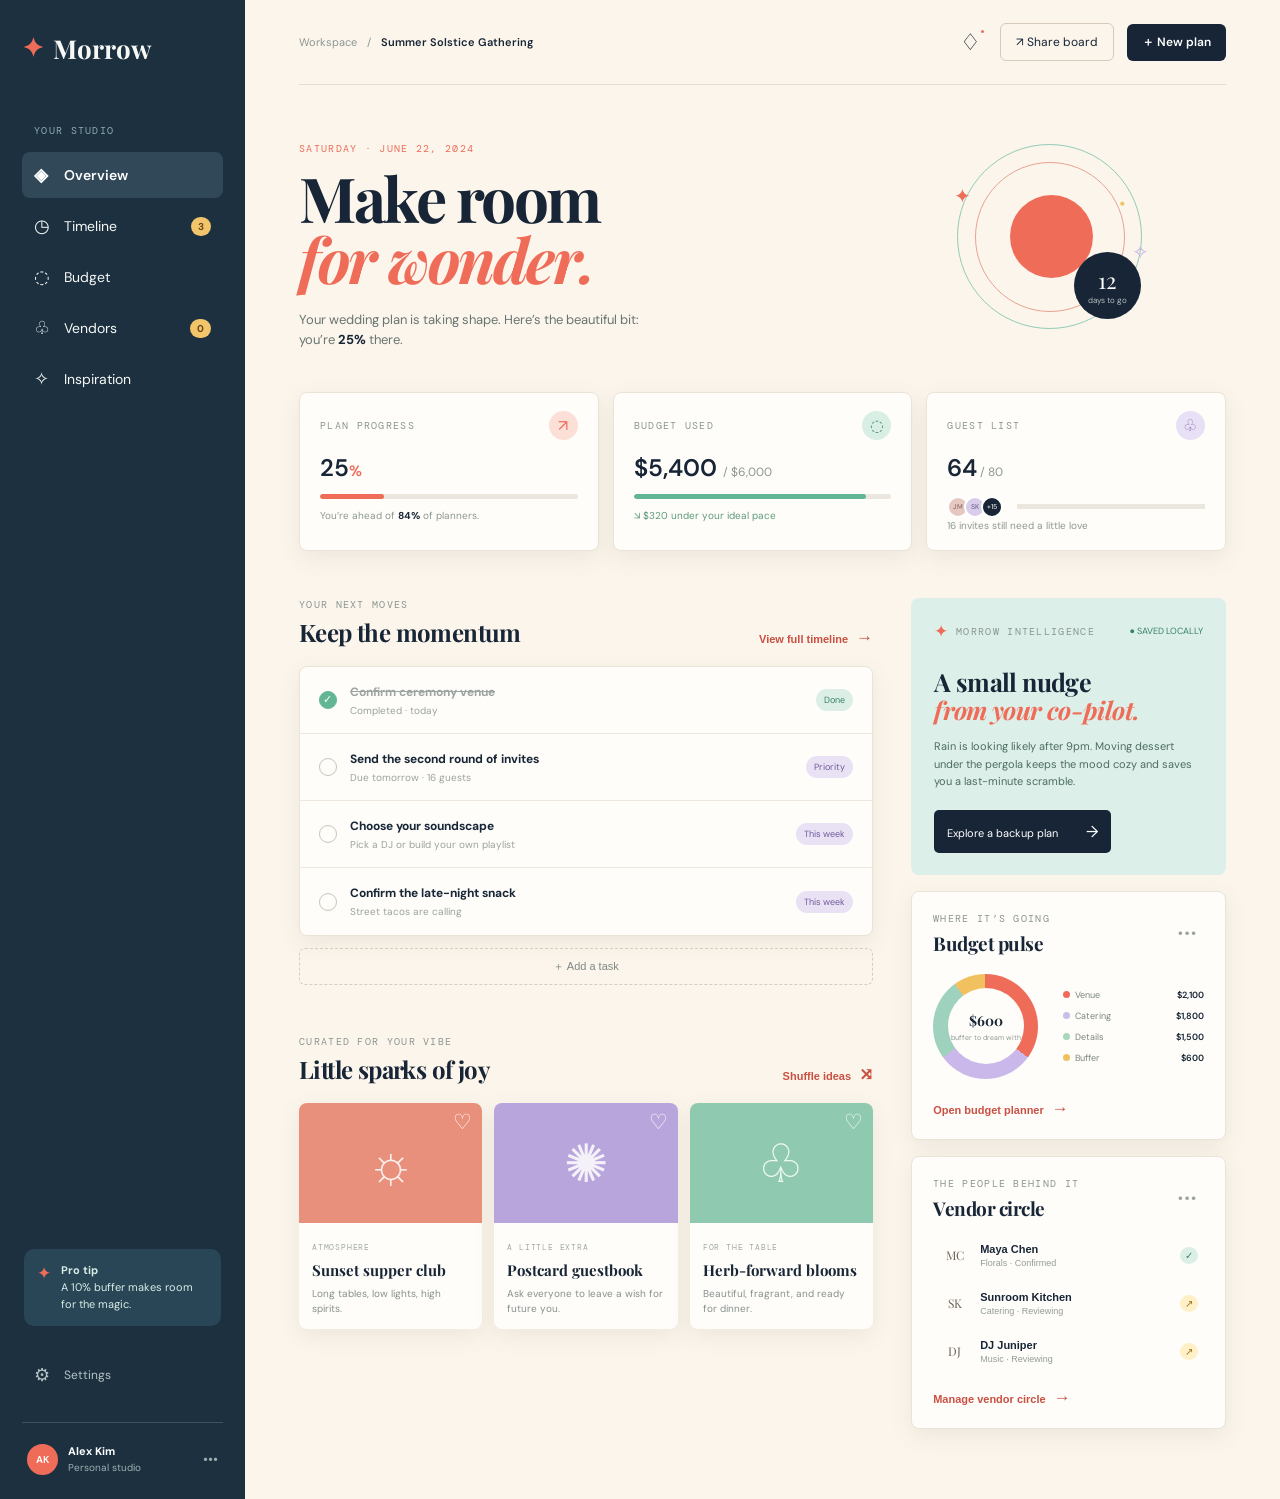
==== index.html @ b1394229 "Build Morrow celebration planning app Add the responsive Midnight Garden planner with event-specific" ====
<!doctype html>
<html lang="en">
  <head>
    <meta charset="UTF-8" />
    <meta name="viewport" content="width=device-width, initial-scale=1.0" />
    <meta name="description" content="Morrow is an intelligent celebration planning command center." />
    <title>Morrow — Celebration planning, beautifully sorted</title>
    <link rel="preconnect" href="https://fonts.googleapis.com" />
    <link rel="preconnect" href="https://fonts.gstatic.com" crossorigin />
    <link href="https://fonts.googleapis.com/css2?family=DM+Mono:wght@400;500&family=DM+Sans:wght@400;500;600;700&family=Playfair+Display:wght@600;700&display=swap" rel="stylesheet" />
    <link rel="stylesheet" href="styles.css" />
  </head>
  <body>
    <div class="app-shell">
      <aside class="sidebar">
        <a class="brand" href="#" aria-label="Morrow home">
          <span class="brand-mark">✦</span>
          <span>Morrow</span>
        </a>
        <p class="eyebrow sidebar-label">Your studio</p>
        <nav class="main-nav" aria-label="Primary navigation">
          <a class="nav-item active" href="#overview"><span>◈</span> Overview</a>
          <a class="nav-item" href="#timeline"><span>◷</span> Timeline <b>4</b></a>
          <a class="nav-item" href="#budget"><span>◌</span> Budget</a>
          <a class="nav-item" href="#vendors"><span>♧</span> Vendors <b>3</b></a>
          <a class="nav-item" href="#ideas"><span>✧</span> Inspiration</a>
        </nav>
        <div class="sidebar-bottom">
          <div class="pro-tip">
            <span class="spark">✦</span>
            <p><strong>Pro tip</strong><br />A 10% buffer makes room for the magic.</p>
          </div>
          <a class="nav-item muted" href="#"><span>⚙</span> Settings</a>
          <div class="profile">
            <div class="avatar">AK</div>
            <div><strong>Alex Kim</strong><small>Personal studio</small></div>
            <span class="more">•••</span>
          </div>
        </div>
      </aside>

      <main class="main-content">
        <header class="topbar">
          <div class="mobile-brand"><span class="brand-mark">✦</span> Morrow</div>
          <div class="breadcrumb"><span>Workspace</span><i>/</i><strong>Summer Solstice Gathering</strong></div>
          <div class="top-actions">
            <button type="button" class="icon-btn notification" aria-label="Notifications">♢<span aria-hidden="true"></span></button>
            <button type="button" class="outline-btn" id="shareBtn">↗ <span>Share board</span></button>
            <button type="button" class="primary-btn" id="newPlanBtn">＋ New plan</button>
          </div>
        </header>

        <section class="hero" id="overview">
          <div>
            <p class="eyebrow coral">SATURDAY · JUNE 22, 2024</p>
            <h1>Make room<br /><em>for wonder.</em></h1>
            <p class="hero-copy">Your celebration is taking shape. Here’s the beautiful bit: you’re <strong>72%</strong> there.</p>
          </div>
          <div class="hero-art" aria-hidden="true">
            <div class="sun"></div>
            <div class="orbit orbit-one"></div><div class="orbit orbit-two"></div>
            <span class="art-star star-one">✦</span><span class="art-star star-two">✧</span><span class="art-star star-three">·</span>
            <div class="art-note"><span>12</span><small>days to go</small></div>
          </div>
        </section>

        <section class="metrics-grid" aria-label="Plan summary">
          <article class="metric-card progress-card">
            <div class="metric-head"><span class="eyebrow">Plan progress</span><span class="metric-icon coral-bg">↗</span></div>
            <div class="metric-value">72<span>%</span></div>
            <div class="progress-track" role="progressbar" aria-label="Plan progress" aria-valuemin="0" aria-valuemax="100" aria-valuenow="0"><div class="progress-fill coral-fill" style="width:0%"></div></div>
            <p class="metric-note">You’re ahead of <strong>84%</strong> of planners.</p>
          </article>
          <article class="metric-card" id="budgetMetric">
            <div class="metric-head"><span class="eyebrow">Budget used</span><span class="metric-icon mint-bg">◌</span></div>
            <div class="metric-value" id="budgetUsedValue">$4,280<span class="unit"> / $6,000</span></div>
            <div class="progress-track" id="budgetUsedProgress" role="progressbar" aria-label="Budget used" aria-valuemin="0" aria-valuemax="100" aria-valuenow="71"><div class="progress-fill mint-fill" style="width:71%"></div></div>
            <p class="metric-note positive">↘ $320 under your ideal pace</p>
          </article>
          <article class="metric-card">
            <div class="metric-head"><span class="eyebrow">Guest list</span><span class="metric-icon lavender-bg">♧</span></div>
            <div class="metric-value">64<span class="unit"> / 80</span></div>
            <div class="guest-stack"><span>JM</span><span>SK</span><span>+15</span><div class="guest-line"></div></div>
            <p class="metric-note">16 invites still need a little love</p>
          </article>
        </section>

        <section class="content-grid">
          <div class="primary-column">
            <div class="section-heading" id="timeline">
              <div><p class="eyebrow">Your next moves</p><h2>Keep the momentum</h2></div>
              <button type="button" class="text-btn" id="viewTimelineBtn">View full timeline <span aria-hidden="true">→</span></button>
            </div>
            <div class="task-list" id="taskList">
              <label class="task done"><input type="checkbox" checked /><span class="check"></span><span class="task-copy"><strong>Lock in the garden venue</strong><small>Completed · May 24</small></span><span class="task-tag mint-tag">Done</span></label>
              <label class="task"><input type="checkbox" /><span class="check"></span><span class="task-copy"><strong>Send the second round of invites</strong><small>Due tomorrow · 16 guests</small></span><span class="task-tag coral-tag">Priority</span></label>
              <label class="task"><input type="checkbox" /><span class="check"></span><span class="task-copy"><strong>Choose your soundscape</strong><small>Pick a DJ or build your own playlist</small></span><span class="task-tag lilac-tag">This week</span></label>
              <label class="task"><input type="checkbox" /><span class="check"></span><span class="task-copy"><strong>Confirm the late-night snack</strong><small>Street tacos are calling</small></span><span class="task-tag yellow-tag">This week</span></label>
            </div>
            <button type="button" class="add-task" id="addTaskBtn">＋ Add a task</button>

            <div class="section-heading ideas-heading" id="ideas">
              <div><p class="eyebrow">Curated for your vibe</p><h2>Little sparks of joy</h2></div>
              <button type="button" class="text-btn" id="shuffleBtn">Shuffle ideas <span aria-hidden="true">⤨</span></button>
            </div>
            <div class="ideas-grid" id="ideasGrid">
              <article class="idea-card idea-terracotta"><div class="idea-image"><span class="idea-emoji" aria-hidden="true">☼</span><button type="button" class="save" aria-label="Save idea" aria-pressed="false">♡</button></div><div class="idea-body"><span class="idea-label">Atmosphere</span><h3>Sunset supper club</h3><p>Long tables, low lights, high spirits.</p></div></article>
              <article class="idea-card idea-lilac"><div class="idea-image"><span class="idea-emoji" aria-hidden="true">✺</span><button type="button" class="save" aria-label="Save idea" aria-pressed="false">♡</button></div><div class="idea-body"><span class="idea-label">A little extra</span><h3>Postcard guestbook</h3><p>Ask everyone to leave a wish for future you.</p></div></article>
              <article class="idea-card idea-mint"><div class="idea-image"><span class="idea-emoji" aria-hidden="true">♧</span><button type="button" class="save" aria-label="Save idea" aria-pressed="false">♡</button></div><div class="idea-body"><span class="idea-label">For the table</span><h3>Herb-forward blooms</h3><p>Beautiful, fragrant, and ready for dinner.</p></div></article>
            </div>
          </div>

          <aside class="right-column">
            <section class="ai-card">
              <div class="ai-card-top"><span class="ai-spark">✦</span><span class="eyebrow">Morrow intelligence</span><span class="live-dot" id="saveStatus">● saved locally</span></div>
              <h2>A small nudge<br /><em>from your co-pilot.</em></h2>
              <p>Rain is looking likely after 9pm. Moving dessert under the pergola keeps the mood cozy and saves you a last-minute scramble.</p>
              <button type="button" class="dark-btn" id="weatherBtn">Explore a backup plan <span aria-hidden="true">→</span></button>
            </section>
            <section class="budget-card" id="budget">
              <div class="section-heading compact"><div><p class="eyebrow">Where it’s going</p><h2>Budget pulse</h2></div><button type="button" class="dots-btn" aria-label="Budget actions">•••</button></div>
              <div class="donut-wrap"><div class="donut"><div><strong>$1,720</strong><small>buffer to dream with</small></div></div><div class="budget-legend" id="budgetLegend"></div></div>
              <button type="button" class="link-btn">Open budget planner <span aria-hidden="true">→</span></button>
            </section>
            <section class="vendor-card" id="vendors" aria-labelledby="vendorsTitle">
              <div class="section-heading compact"><div><p class="eyebrow">The people behind it</p><h2 id="vendorsTitle">Vendor circle</h2></div><button type="button" class="dots-btn" aria-label="Vendor actions">•••</button></div>
              <div id="vendorRows"></div>
              <button type="button" class="link-btn" id="addVendorBtn">Manage vendor circle <span aria-hidden="true">→</span></button>
            </section>
          </aside>
        </section>
      </main>
    </div>
    <div class="toast" id="toast" role="status"></div>
    <div class="modal-backdrop" id="modalBackdrop" hidden>
      <div class="modal" role="dialog" aria-modal="true" aria-labelledby="modalTitle">
        <button type="button" class="modal-close" id="modalClose" aria-label="Close dialog">×</button>
        <p class="eyebrow coral">START SOMETHING LOVELY</p><h2 id="modalTitle">What are we celebrating?</h2>
        <p class="modal-copy">Morrow will build you a thoughtful first draft in seconds.</p>
        <div class="event-options" role="group" aria-label="Event type"><button type="button" class="event-option selected" aria-pressed="true" data-event="Wedding"><span aria-hidden="true">♢</span> Wedding</button><button type="button" class="event-option" aria-pressed="false" data-event="Birthday"><span aria-hidden="true">✺</span> Birthday</button><button type="button" class="event-option" aria-pressed="false" data-event="Community"><span aria-hidden="true">♧</span> Community</button></div>
        <label class="field-label" for="eventName">A name for your event<input id="eventName" value="Summer Solstice Gathering" maxlength="80" autocomplete="off" /></label>
        <label class="field-label" for="eventBudget">Your comfortable budget<input id="eventBudget" type="number" value="6000" min="1" step="100" inputmode="decimal" /></label>
        <button type="button" class="primary-btn full-btn" id="generateBtn">Generate my plan ✦</button>
      </div>
    </div>
    <script src="app.js"></script>
  </body>
</html>
---- styles.css ----
*{box-sizing:border-box}html{scroll-behavior:smooth}body{margin:0;background:var(--paper);color:var(--ink);font-family:"DM Sans",sans-serif;font-size:14px}.app-shell{display:flex;min-height:100vh}.sidebar{background:var(--nav);width:245px;padding:31px 22px 24px;display:flex;flex-direction:column;flex-shrink:0}.brand{align-items:center;color:var(--ink);display:flex;font-family:"Playfair Display",serif;font-size:26px;font-weight:700;gap:9px;text-decoration:none}.brand-mark{color:var(--coral);font-family:Georgia;font-size:26px}.eyebrow{color:#8b9694;font-family:"DM Mono",monospace;font-size:10px;letter-spacing:.13em;margin:0;text-transform:uppercase}.sidebar-label{margin:58px 12px 15px}.main-nav{display:grid;gap:5px}.nav-item{align-items:center;border-radius:8px;color:#667171;display:flex;gap:13px;padding:11px 12px;text-decoration:none}.nav-item span{font-size:18px;width:17px}.nav-item.active{background:#fff;color:var(--ink);font-weight:600;box-shadow:0 2px 9px #cdd7cf66}.nav-item b{background:#f6d5ca;border-radius:20px;color:var(--coral-dark);font-size:10px;margin-left:auto;padding:3px 7px}.sidebar-bottom{margin-top:auto}.pro-tip{background:#dfece0;border-radius:10px;color:#52645d;display:flex;gap:10px;margin:0 2px 26px;padding:13px}.pro-tip p{font-size:11px;line-height:1.55;margin:0}.spark{color:var(--coral);font-size:17px}.nav-item.muted{font-size:12px;margin-bottom:24px}.profile{align-items:center;border-top:1px solid #d5ded6;display:flex;gap:10px;padding:21px 5px 0}.avatar{align-items:center;background:var(--coral);border-radius:50%;color:#fff;display:flex;font-size:10px;font-weight:600;height:31px;justify-content:center;width:31px}.profile strong,.profile small{display:block}.profile strong{font-size:11px}.profile small{color:#86918e;font-size:10px;margin-top:3px}.more{color:#8d9895;margin-left:auto}.main-content{margin:0 auto;max-width:1380px;padding:0 54px 70px;width:100%}.topbar{align-items:center;border-bottom:1px solid var(--line);display:flex;height:85px;justify-content:space-between}.breadcrumb{color:#a1aaa6;font-size:11px}.breadcrumb i{font-style:normal;margin:0 10px}.breadcrumb strong{color:var(--ink);font-weight:600}.top-actions{align-items:center;display:flex;gap:13px}.icon-btn,.outline-btn,.primary-btn,.dark-btn{border:0;cursor:pointer;font:inherit}.icon-btn{background:transparent;color:#52605f;font-size:23px;position:relative}.notification span{background:var(--coral);border:2px solid var(--paper);border-radius:50%;height:7px;position:absolute;right:1px;top:2px;width:7px}.outline-btn,.primary-btn{border-radius:6px;padding:10px 15px}.outline-btn{background:transparent;border:1px solid #d9dfd9;color:#52605f;font-size:12px}.primary-btn{background:var(--ink);color:#fff;font-size:12px;font-weight:600}.hero{align-items:center;display:flex;justify-content:space-between;padding:57px 7% 41px 0}.coral{color:var(--coral)}h1,h2,h3,p{margin-top:0}h1{font-family:"Playfair Display",serif;font-size:62px;letter-spacing:-.04em;line-height:.98;margin:13px 0 20px}h1 em,h2 em{color:var(--coral);font-style:italic}h2{font-family:"Playfair Display",serif;font-size:24px;letter-spacing:-.025em;margin:5px 0 0}.hero-copy{color:#74807d;font-size:13px;line-height:1.6;margin:0;max-width:350px}.hero-copy strong{color:var(--ink)}.hero-art{height:170px;position:relative;width:230px}.sun{background:var(--coral);border-radius:50%;height:83px;left:79px;position:absolute;top:33px;width:83px}.orbit{border:1px solid #e8ad9f;border-radius:50%;height:150px;left:44px;position:absolute;top:0;width:150px}.orbit-two{border-color:#b9d7c6;height:185px;left:26px;top:-18px;width:185px}.art-star{color:var(--coral);font-size:20px;position:absolute}.star-one{left:23px;top:21px}.star-two{color:#9e87ca;right:12px;top:77px}.star-three{color:#ddaa38;font-size:35px;left:188px;top:18px}.art-note{align-items:center;background:var(--ink);border-radius:50%;color:#fff;display:flex;flex-direction:column;height:67px;justify-content:center;position:absolute;right:20px;top:90px;width:67px}.art-note span{font-family:"Playfair Display";font-size:22px}.art-note small{font-size:8px;opacity:.7}.metrics-grid{display:grid;gap:14px;grid-template-columns:repeat(3,1fr)}.metric-card{background:#fff;border:1px solid #edf0ec;border-radius:8px;min-height:151px;padding:18px 20px;box-shadow:0 4px 16px #bccac01a}.metric-head{align-items:center;display:flex;justify-content:space-between}.metric-icon{align-items:center;border-radius:50%;display:flex;font-size:16px;height:29px;justify-content:center;width:29px}.coral-bg{background:#fce1da;color:var(--coral)}.mint-bg{background:#dcefe4;color:#51916e}.lavender-bg{background:#ebe5f5;color:#8b74b4}.metric-value{font-size:24px;font-weight:600;margin:12px 0 11px}.metric-value span{color:var(--coral);font-size:15px}.metric-value .unit{color:#8b9694;font-size:12px;font-weight:400}.progress-track{background:#edf1ed;border-radius:3px;height:5px;overflow:hidden}.progress-fill{border-radius:3px;height:100%}.coral-fill{background:var(--coral)}.mint-fill{background:#83caa4}.metric-note{color:#8c9793;font-size:10px;margin:10px 0 0}.metric-note strong{color:var(--ink)}.metric-note.positive{color:#5d9b78}.guest-stack{align-items:center;display:flex;height:5px;margin-top:21px;position:relative}.guest-stack span{align-items:center;background:#e6c8c0;border:2px solid #fff;border-radius:50%;color:#855e58;display:flex;font-size:7px;height:22px;justify-content:center;margin-right:-5px;width:22px;z-index:2}.guest-stack span:nth-child(2){background:#d8cdeb;color:#695a86}.guest-stack span:nth-child(3){background:var(--ink);color:#fff;font-size:7px}.guest-line{background:#edf1ed;height:5px;position:absolute;right:0;width:73%;z-index:0}.content-grid{display:grid;gap:38px;grid-template-columns:minmax(0,1.55fr) minmax(290px,.85fr);padding-top:47px}.section-heading{align-items:end;display:flex;justify-content:space-between;margin-bottom:18px}.text-btn,.link-btn{background:none;border:0;color:var(--coral-dark);cursor:pointer;font-size:11px;font-weight:600;padding:0}.text-btn span,.link-btn span{font-size:17px;margin-left:5px}.task-list{background:#fff;border:1px solid #edf0ec;border-radius:8px;box-shadow:0 4px 16px #bccac01a}.task{align-items:center;border-bottom:1px solid #edf0ec;cursor:pointer;display:flex;gap:13px;min-height:67px;padding:13px 19px}.task:last-child{border:0}.check{border:1px solid #c9d2cd;border-radius:50%;height:18px;position:relative;width:18px}.task input:checked+.check{background:#8fcba7;border-color:#8fcba7}.task input:checked+.check:after{color:#fff;content:"✓";font-size:11px;left:3px;position:absolute;top:0}.task-copy{display:flex;flex-direction:column;flex:1;gap:4px}.task-copy strong{font-size:12px}.task-copy small{color:#9aa39f;font-size:10px}.task.done .task-copy strong{color:#9ca5a1;text-decoration:line-through}.task-tag{border-radius:20px;font-size:9px;padding:5px 8px}.mint-tag{background:#e2f2e7;color:#55936f}.coral-tag{background:#fde8e2;color:#c96758}.lilac-tag{background:#eee9f7;color:#806aa7}.yellow-tag{background:#fcf1d2;color:#aa8a38}.add-task{background:none;border:1px dashed #cfd8d1;border-radius:6px;color:#84918c;cursor:pointer;font-size:11px;margin-top:12px;padding:10px;width:100%}.ideas-heading{margin-top:50px}.ideas-grid{display:grid;gap:12px;grid-template-columns:repeat(3,1fr)}.idea-card{background:#fff;border-radius:8px;overflow:hidden}.idea-image{align-items:center;display:flex;height:120px;justify-content:center;position:relative}.idea-terracotta .idea-image{background:#e8a08e}.idea-lilac .idea-image{background:#c9b9e4}.idea-mint .idea-image{background:#b4daca}.idea-emoji{color:#fff;font-size:53px;opacity:.85}.save{color:#fff;font-size:21px;position:absolute;right:10px;top:8px}.idea-body{padding:13px}.idea-label{color:#a2aaa5;font-family:"DM Mono";font-size:8px;letter-spacing:.1em;text-transform:uppercase}.idea-body h3{font-family:"Playfair Display";font-size:15px;margin:6px 0}.idea-body p{color:#86918e;font-size:10px;line-height:1.5;margin:0}.right-column{display:grid;gap:16px}.ai-card{background:#dbeee2;border-radius:8px;padding:22px 23px}.ai-card-top{align-items:center;display:flex;gap:8px}.ai-spark{color:var(--coral);font-size:17px}.live-dot{color:#78a886;font-size:9px;margin-left:auto;text-transform:uppercase}.ai-card h2{font-size:25px;line-height:1.12;margin:26px 0 14px}.ai-card p{color:#5c7168;font-size:11px;line-height:1.6;margin-bottom:19px}.dark-btn{background:var(--ink);border-radius:5px;color:#fff;font-size:11px;padding:11px 13px}.dark-btn span{font-size:16px;margin-left:25px}.budget-card,.vendor-card{background:#fff;border:1px solid #edf0ec;border-radius:8px;padding:20px 21px}.compact{align-items:center;margin-bottom:18px}.compact h2{font-size:19px}.dots-btn{background:transparent;border:0;color:#9aa39f;letter-spacing:2px}.donut-wrap{align-items:center;display:flex;gap:25px}.donut{align-items:center;background:conic-gradient(var(--coral) 0 48%,#c9bee6 48% 82%,#a8d7bb 82% 100%);border-radius:50%;display:flex;height:105px;justify-content:center;position:relative;width:105px}.donut:after{background:#fff;border-radius:50%;content:"";height:76px;position:absolute;width:76px}.donut div{position:relative;text-align:center;z-index:1}.donut strong,.donut small{display:block}.donut strong{font-family:"Playfair Display";font-size:14px}.donut small{color:#8b9694;font-size:7px;margin-top:3px}.budget-legend{display:grid;gap:9px;flex:1}.budget-legend span{color:#798580;font-size:9px}.budget-legend b{color:var(--ink);float:right;font-weight:600}.dot{border-radius:50%;display:inline-block;height:7px;margin-right:5px;width:7px}.dot-coral{background:var(--coral)}.dot-lilac{background:#c9bee6}.dot-mint{background:#a8d7bb}.link-btn{display:block;margin-top:20px}.vendor-row{align-items:center;display:flex;gap:10px;margin-bottom:15px}.vendor-avatar{align-items:center;border-radius:50%;color:#6b6259;display:flex;font-family:"Playfair Display";font-size:12px;height:31px;justify-content:center;width:31px}.photo-one{background:#e9c6a9}.photo-two{background:#c6dfd0}.photo-three{background:#d8c9ec}.vendor-row strong,.vendor-row small{display:block}.vendor-row strong{font-size:11px}.vendor-row small{color:#929d99;font-size:9px;margin-top:3px}.vendor-status{background:#dcf1e2;border-radius:50%;color:#62a477;font-size:10px;margin-left:auto;padding:3px 5px}.vendor-status.pending{background:#f8ebca;color:#c1953d}.vendor-status.alert{background:#fae3de;color:var(--coral-dark);font-weight:700}.mobile-brand{display:none}.toast{background:var(--ink);border-radius:5px;bottom:25px;color:#fff;font-size:12px;left:50%;opacity:0;padding:13px 18px;position:fixed;transform:translate(-50%,20px);transition:.25s;z-index:20}.toast.show{opacity:1;transform:translate(-50%,0)}.modal-backdrop{align-items:center;background:#17222999;display:flex;inset:0;justify-content:center;position:fixed;z-index:10}.modal{background:#fbfcf9;border-radius:12px;box-shadow:0 20px 70px #17222933;max-width:450px;padding:34px;position:relative;width:calc(100% - 35px)}.modal-close{background:none;border:0;color:#7a8581;cursor:pointer;font-size:25px;position:absolute;right:20px;top:13px}.modal h2{font-size:31px;margin:10px 0}.modal-copy{color:#7a8581;font-size:12px}.event-options{display:grid;gap:8px;grid-template-columns:repeat(3,1fr);margin:25px 0}.event-option{background:#fff;border:1px solid #dfe5df;border-radius:6px;color:#65716e;cursor:pointer;font-size:11px;padding:13px 5px}.event-option span{display:block;font-size:20px;margin-bottom:6px}.event-option.selected{background:#fce5df;border-color:#eeaa9c;color:var(--coral-dark)}.field-label{color:#7a8581;display:block;font-size:10px;margin-top:14px}.field-label input{background:#fff;border:1px solid #dfe5df;border-radius:5px;color:var(--ink);display:block;font:inherit;font-size:12px;margin-top:6px;padding:11px;width:100%}.full-btn{margin-top:23px;width:100%}[hidden]{display:none!important}
@media(max-width:1000px){.sidebar{width:205px}.main-content{padding:0 28px 60px}.hero{padding-right:0}.content-grid{gap:22px;grid-template-columns:minmax(0,1.3fr) minmax(270px,.8fr)}}@media(max-width:760px){.app-shell{display:block}.sidebar{display:none}.main-content{padding:0 17px 45px}.topbar{height:65px}.mobile-brand{align-items:center;display:flex;font-family:"Playfair Display";font-size:20px;font-weight:700;gap:5px}.breadcrumb{display:none}.outline-btn span{display:none}.top-actions{gap:8px}.hero{padding:39px 0 31px}.hero-art{transform:scale(.75);transform-origin:right center;width:180px}.hero h1{font-size:46px}.hero-copy{font-size:12px;max-width:230px}.metrics-grid{grid-template-columns:1fr}.metric-card{min-height:130px}.content-grid{display:block;padding-top:33px}.right-column{margin-top:38px}.ideas-grid{grid-template-columns:1fr 1fr}.ideas-grid .idea-card:last-child{display:none}.section-heading{align-items:flex-start}.text-btn{margin-top:6px}.task{padding-left:13px;padding-right:13px}.task-tag{font-size:8px}.modal{padding:28px 22px}}@media(max-width:430px){.hero-art{display:none}.hero h1{font-size:51px}.hero-copy{max-width:280px}.top-actions .primary-btn{padding:10px}.ideas-grid{grid-template-columns:1fr}.ideas-grid .idea-card:last-child{display:block}.idea-image{height:100px}}
body{background:var(--paper)}
.sidebar{background:var(--nav)}
.nav-item.active,.metric-card,.task-list,.idea-card,.budget-card,.vendor-card{background:var(--surface)}
.pro-tip,.ai-card{background:var(--surface-soft)}
.coral-bg{background:var(--accent-soft)}
.mint-bg{background:#dce9df}
.lavender-bg{background:#e5dfed}
.idea-terracotta .idea-image{background:#d99480}
.idea-lilac .idea-image{background:#b9abd2}
.idea-mint .idea-image{background:#9fc9b1}
.event-option.selected{background:var(--accent-soft);border-color:#d99480}
.modal{background:var(--surface)}
.donut:after{background:var(--surface)}
.task-list,.metric-card,.budget-card,.vendor-card{box-shadow:0 6px 20px #65756812}

/* Midnight Garden theme: one token source keeps the visual system predictable. */
:root{--ink:#172536;--muted:#69747d;--line:#e4ddd2;--paper:#fbf5eb;--white:#fffdf9;--coral:#ef6c59;--coral-dark:#c95042;--mint:#9ed2bf;--lilac:#c9b8e9;--yellow:#f1c15f;--nav:#1d3040;--surface:#fffdf9;--surface-soft:#dcefe8;--accent-soft:#fce0d8;--sage-dark:#78b39c}
body{background:var(--paper);color:var(--ink)}
.sidebar{background:var(--nav);color:#fff}
.sidebar-label,.sidebar .eyebrow{color:#8eabb0}
.brand,.sidebar .nav-item{color:#f5f8f5}
.nav-item.active{background:#304858;color:#fff;box-shadow:none}
.nav-item b{background:#f2c56a;color:#684718}
.nav-item.muted{color:#b4c3c4}
.pro-tip{background:#294657;color:#d9ebe5}
.profile{border-color:#3a5360}.profile small,.more{color:#9bb0b0}
.avatar{background:var(--coral)}
.main-content{background:var(--paper)}
.topbar{border-color:var(--line)}
.breadcrumb{color:#8c9794}.breadcrumb strong{color:var(--ink)}
.icon-btn{color:var(--ink)}
.outline-btn{border-color:#d6cbbb;color:var(--ink)}
.primary-btn,.dark-btn{background:var(--ink)}
.hero h1{color:var(--ink)}
.hero-copy{color:#687571}
.hero-art .sun{background:var(--coral)}
.orbit{border-color:#e9a293}.orbit-two{border-color:#93cbb7}
.star-two{color:var(--lilac)}.star-three{color:var(--yellow)}
.metric-card,.task-list,.idea-card,.budget-card,.vendor-card{background:var(--surface);border-color:#ebe3d7;box-shadow:0 7px 22px #6b625218}
.metric-icon.coral-bg{background:var(--accent-soft)}
.metric-icon.mint-bg{background:#d9eee4}
.metric-icon.lavender-bg{background:#e8e0f4}
.progress-track,.guest-line{background:#ebe7df}
.mint-fill{background:#62b693}
.task{border-color:#eee7dd}.check{border-color:#c9c4ba}
.task input:checked+.check{background:#62b693;border-color:#62b693}
.mint-tag{background:#dcefe6;color:#398365}.coral-tag{background:#fce0d8;color:#b24c3e}.lilac-tag{background:#e9e1f4;color:#705b9c}.yellow-tag{background:#fff0c8;color:#9a7627}
.add-task{border-color:#d5cdbf;color:#7e8984}
.idea-terracotta .idea-image{background:#e8907c}.idea-lilac .idea-image{background:#b8a5dc}.idea-mint .idea-image{background:#8fc9af}
.ai-card{background:#dcefe8;color:var(--ink)}.ai-card p{color:#4d6c62}.live-dot{color:#398365}
.donut{background:conic-gradient(var(--coral) 0 48%,var(--lilac) 48% 82%,var(--mint) 82% 100%)}.donut:after{background:var(--surface)}
.vendor-status{background:#dcefe6;color:#398365}.vendor-status.pending{background:#fff0c8;color:#9a7627}.vendor-status.alert{background:#fce0d8;color:#b24c3e}
.text-btn,.link-btn{color:var(--coral-dark)}
.modal{background:var(--surface)}.event-option.selected{background:var(--accent-soft);border-color:#e8907c;color:var(--coral-dark)}
.modal-backdrop{background:#172536bb}
.save{background:transparent;border:0;cursor:pointer;line-height:1;padding:0}
button:focus-visible,a:focus-visible,input:focus-visible{outline:3px solid #f1c15f;outline-offset:3px}
input:focus-visible{border-color:var(--coral-dark)}
.task input:focus-visible+.check{outline:3px solid #f1c15f;outline-offset:2px}
@media(prefers-reduced-motion:reduce){*,*::before,*::after{scroll-behavior:auto!important;transition-duration:.01ms!important;animation-duration:.01ms!important}}
.task input{display:block;height:1px;opacity:0;overflow:hidden;position:absolute;width:1px}
.check{pointer-events:none}
.vendor-row{background:transparent;border:0;color:inherit;cursor:pointer;text-align:left;width:100%}
.vendor-row:focus-visible{outline:3px solid var(--yellow);outline-offset:3px}
.dot-gold{background:var(--yellow)}
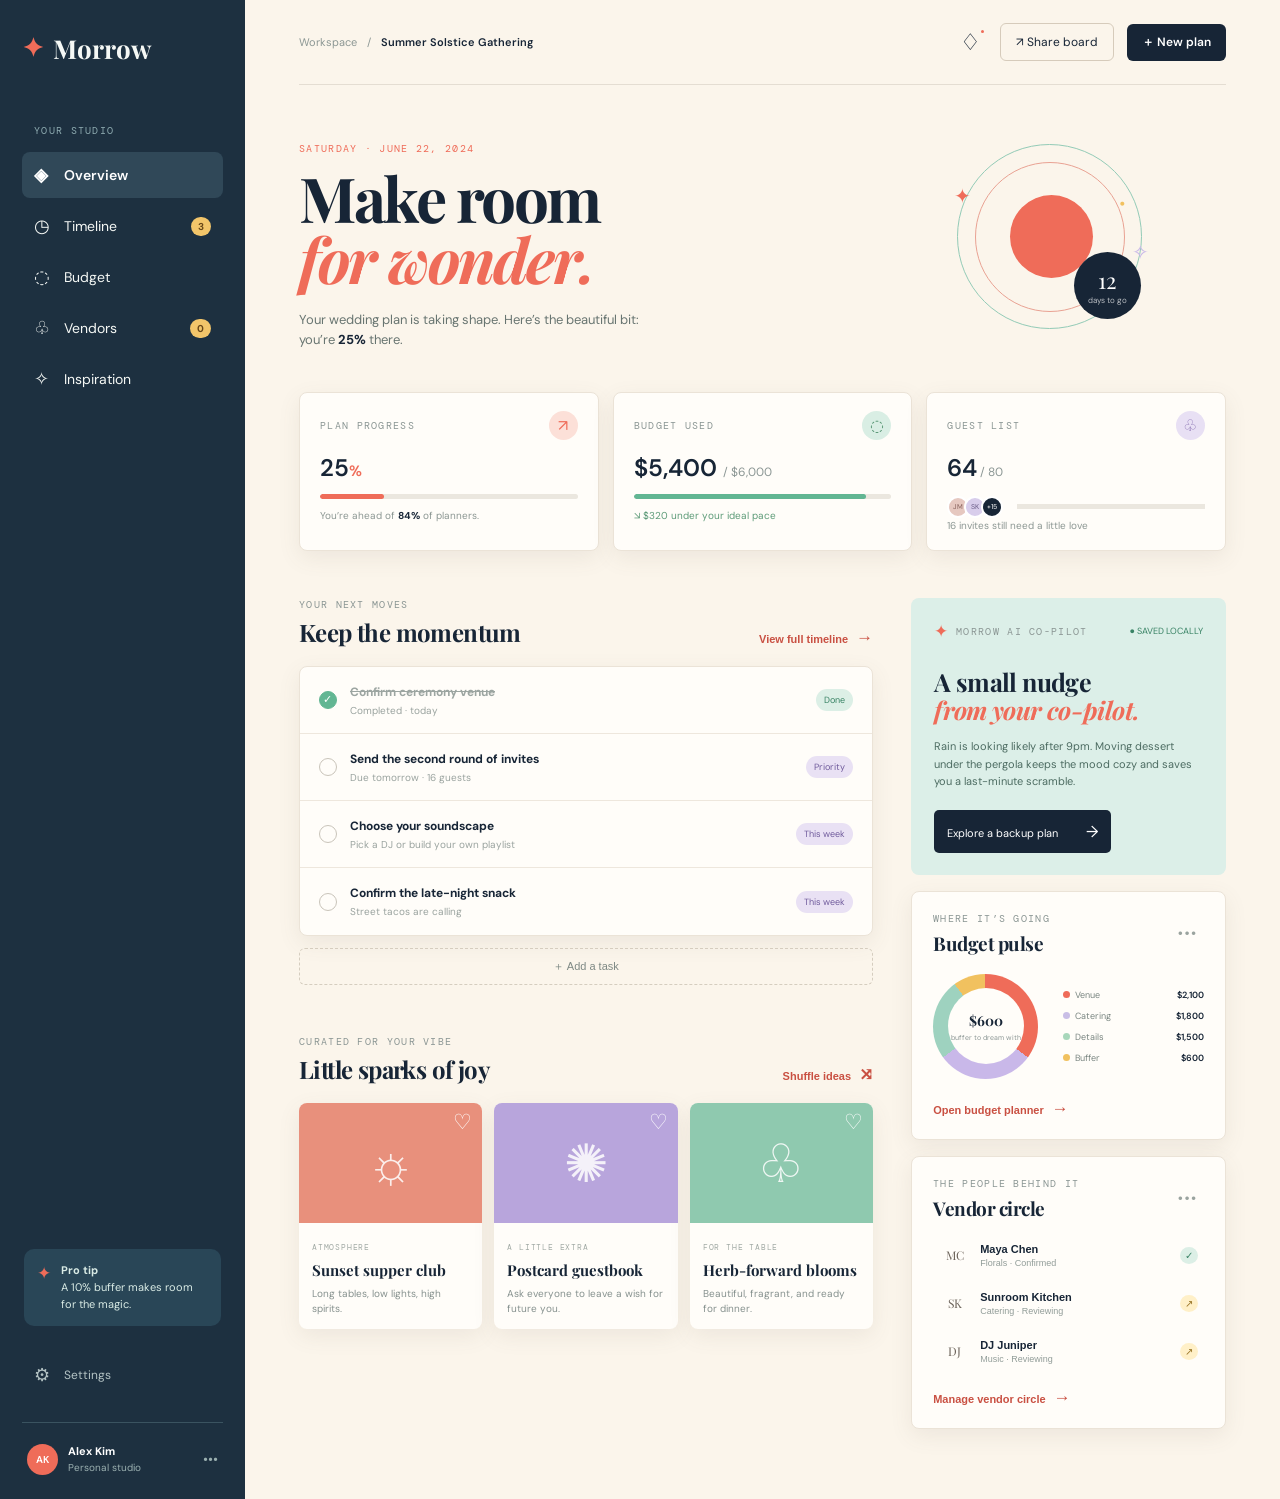
==== commit ea1234f8: "Polish final quality and accessibility pass Expose the local AI planning adapter, add live-region se" ====
--- a/index.html
+++ b/index.html
@@ -39,7 +39,7 @@
         </div>
       </aside>
 
-      <main class="main-content">
+      <main class="main-content" id="appMain">
         <header class="topbar">
           <div class="mobile-brand"><span class="brand-mark">✦</span> Morrow</div>
           <div class="breadcrumb"><span>Workspace</span><i>/</i><strong>Summer Solstice Gathering</strong></div>
@@ -112,7 +112,7 @@
 
           <aside class="right-column">
             <section class="ai-card">
-              <div class="ai-card-top"><span class="ai-spark">✦</span><span class="eyebrow">Morrow intelligence</span><span class="live-dot" id="saveStatus">● saved locally</span></div>
+              <div class="ai-card-top"><span class="ai-spark">✦</span><span class="eyebrow">Morrow AI co-pilot</span><span class="live-dot" id="saveStatus" aria-live="polite">● saved locally</span></div>
               <h2>A small nudge<br /><em>from your co-pilot.</em></h2>
               <p>Rain is looking likely after 9pm. Moving dessert under the pergola keeps the mood cozy and saves you a last-minute scramble.</p>
               <button type="button" class="dark-btn" id="weatherBtn">Explore a backup plan <span aria-hidden="true">→</span></button>
@@ -120,7 +120,7 @@
             <section class="budget-card" id="budget">
               <div class="section-heading compact"><div><p class="eyebrow">Where it’s going</p><h2>Budget pulse</h2></div><button type="button" class="dots-btn" aria-label="Budget actions">•••</button></div>
               <div class="donut-wrap"><div class="donut"><div><strong>$1,720</strong><small>buffer to dream with</small></div></div><div class="budget-legend" id="budgetLegend"></div></div>
-              <button type="button" class="link-btn">Open budget planner <span aria-hidden="true">→</span></button>
+              <button type="button" class="link-btn" id="budgetPlannerBtn">Open budget planner <span aria-hidden="true">→</span></button>
             </section>
             <section class="vendor-card" id="vendors" aria-labelledby="vendorsTitle">
               <div class="section-heading compact"><div><p class="eyebrow">The people behind it</p><h2 id="vendorsTitle">Vendor circle</h2></div><button type="button" class="dots-btn" aria-label="Vendor actions">•••</button></div>
@@ -131,15 +131,15 @@
         </section>
       </main>
     </div>
-    <div class="toast" id="toast" role="status"></div>
+    <div class="toast" id="toast" role="status" aria-live="polite" aria-atomic="true"></div>
     <div class="modal-backdrop" id="modalBackdrop" hidden>
-      <div class="modal" role="dialog" aria-modal="true" aria-labelledby="modalTitle">
+      <div class="modal" role="dialog" aria-modal="true" aria-labelledby="modalTitle" aria-describedby="modalDescription">
         <button type="button" class="modal-close" id="modalClose" aria-label="Close dialog">×</button>
         <p class="eyebrow coral">START SOMETHING LOVELY</p><h2 id="modalTitle">What are we celebrating?</h2>
-        <p class="modal-copy">Morrow will build you a thoughtful first draft in seconds.</p>
+        <p class="modal-copy" id="modalDescription">Morrow AI will build you a thoughtful first draft in seconds.</p>
         <div class="event-options" role="group" aria-label="Event type"><button type="button" class="event-option selected" aria-pressed="true" data-event="Wedding"><span aria-hidden="true">♢</span> Wedding</button><button type="button" class="event-option" aria-pressed="false" data-event="Birthday"><span aria-hidden="true">✺</span> Birthday</button><button type="button" class="event-option" aria-pressed="false" data-event="Community"><span aria-hidden="true">♧</span> Community</button></div>
         <label class="field-label" for="eventName">A name for your event<input id="eventName" value="Summer Solstice Gathering" maxlength="80" autocomplete="off" /></label>
-        <label class="field-label" for="eventBudget">Your comfortable budget<input id="eventBudget" type="number" value="6000" min="1" step="100" inputmode="decimal" /></label>
+        <label class="field-label" for="eventBudget">Your comfortable budget<input id="eventBudget" type="number" value="6000" min="100" max="10000000" step="100" inputmode="decimal" /></label>
         <button type="button" class="primary-btn full-btn" id="generateBtn">Generate my plan ✦</button>
       </div>
     </div>
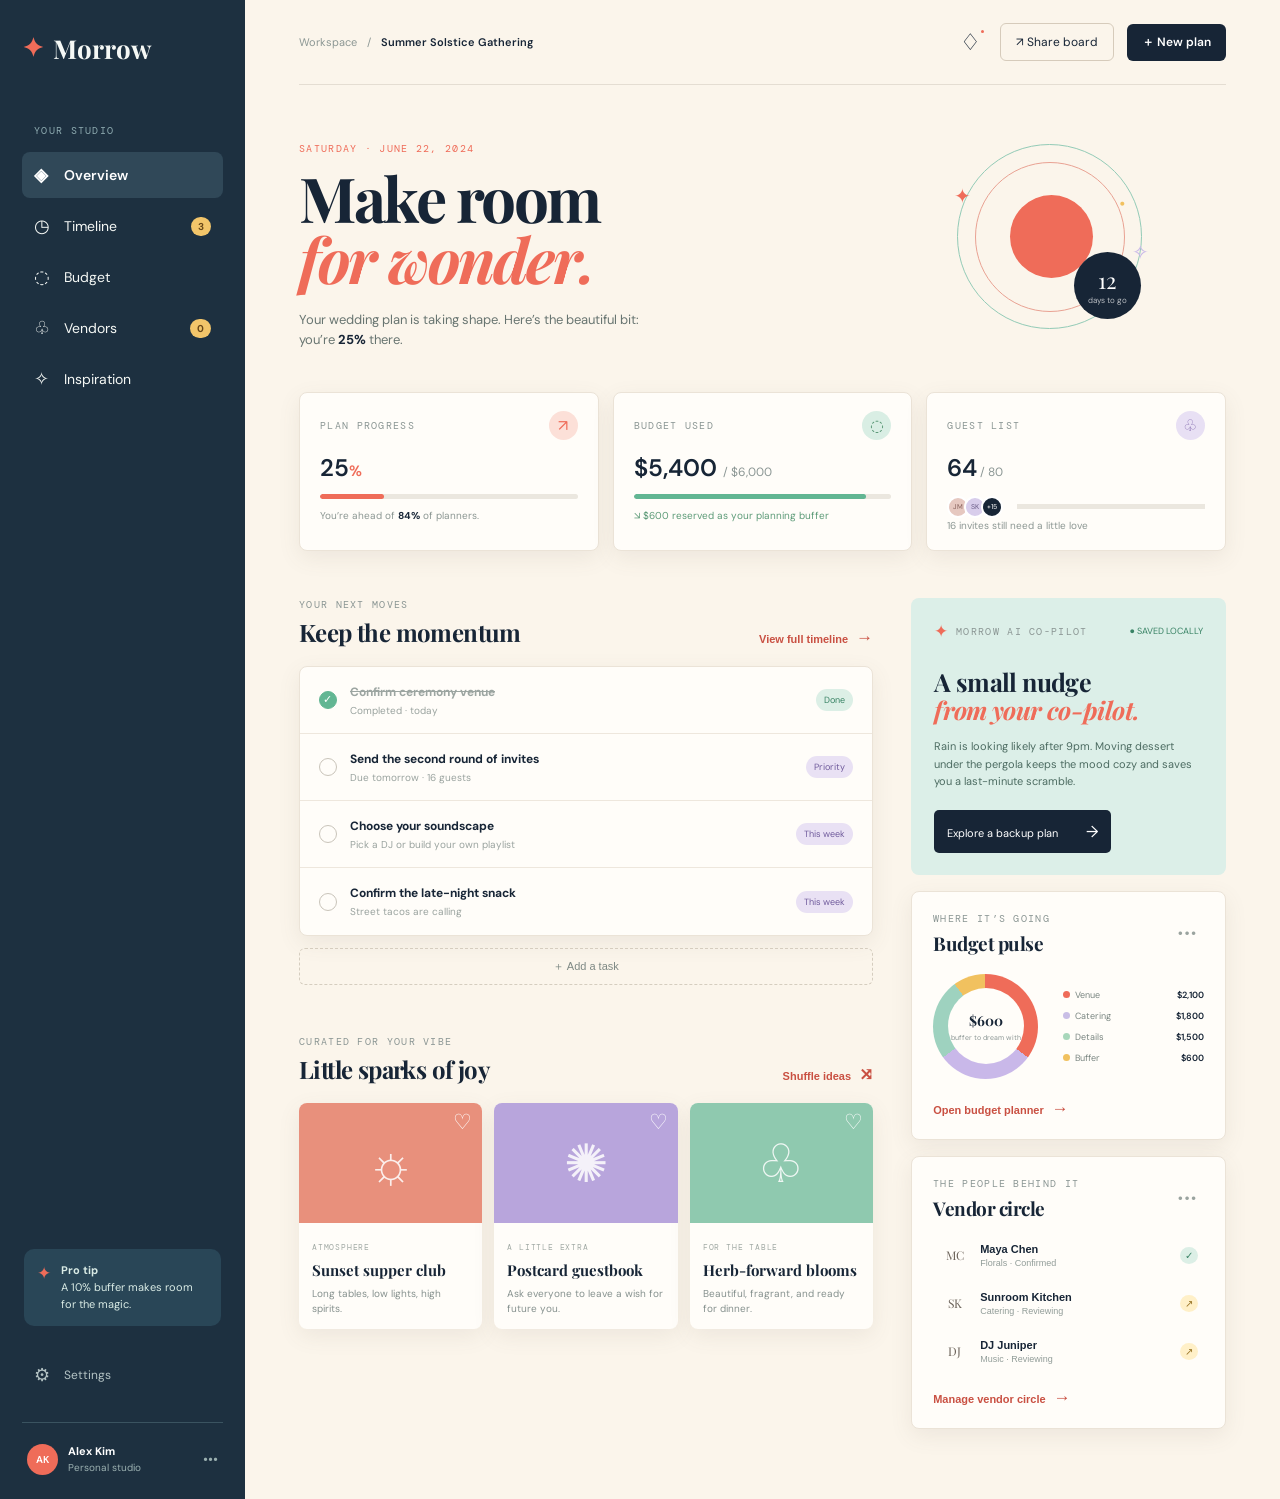
==== commit f2eb48e2: "Remove final hardcoded planning signals Make budget guidance dynamic, expose the AI nudge as a live " ====
--- a/index.html
+++ b/index.html
@@ -75,7 +75,7 @@
             <div class="metric-head"><span class="eyebrow">Budget used</span><span class="metric-icon mint-bg">◌</span></div>
             <div class="metric-value" id="budgetUsedValue">$4,280<span class="unit"> / $6,000</span></div>
             <div class="progress-track" id="budgetUsedProgress" role="progressbar" aria-label="Budget used" aria-valuemin="0" aria-valuemax="100" aria-valuenow="71"><div class="progress-fill mint-fill" style="width:71%"></div></div>
-            <p class="metric-note positive">↘ $320 under your ideal pace</p>
+            <p class="metric-note positive" id="budgetNote">↘ $600 reserved as your planning buffer</p>
           </article>
           <article class="metric-card">
             <div class="metric-head"><span class="eyebrow">Guest list</span><span class="metric-icon lavender-bg">♧</span></div>
@@ -114,12 +114,12 @@
             <section class="ai-card">
               <div class="ai-card-top"><span class="ai-spark">✦</span><span class="eyebrow">Morrow AI co-pilot</span><span class="live-dot" id="saveStatus" aria-live="polite">● saved locally</span></div>
               <h2>A small nudge<br /><em>from your co-pilot.</em></h2>
-              <p>Rain is looking likely after 9pm. Moving dessert under the pergola keeps the mood cozy and saves you a last-minute scramble.</p>
+              <p id="aiNudge" aria-live="polite">Rain is looking likely after 9pm. Moving dessert under the pergola keeps the mood cozy and saves you a last-minute scramble.</p>
               <button type="button" class="dark-btn" id="weatherBtn">Explore a backup plan <span aria-hidden="true">→</span></button>
             </section>
             <section class="budget-card" id="budget">
               <div class="section-heading compact"><div><p class="eyebrow">Where it’s going</p><h2>Budget pulse</h2></div><button type="button" class="dots-btn" aria-label="Budget actions">•••</button></div>
-              <div class="donut-wrap"><div class="donut"><div><strong>$1,720</strong><small>buffer to dream with</small></div></div><div class="budget-legend" id="budgetLegend"></div></div>
+              <div class="donut-wrap"><div class="donut" role="img" aria-label="Budget allocation breakdown"><div><strong>$1,720</strong><small>buffer to dream with</small></div></div><div class="budget-legend" id="budgetLegend"></div></div>
               <button type="button" class="link-btn" id="budgetPlannerBtn">Open budget planner <span aria-hidden="true">→</span></button>
             </section>
             <section class="vendor-card" id="vendors" aria-labelledby="vendorsTitle">
